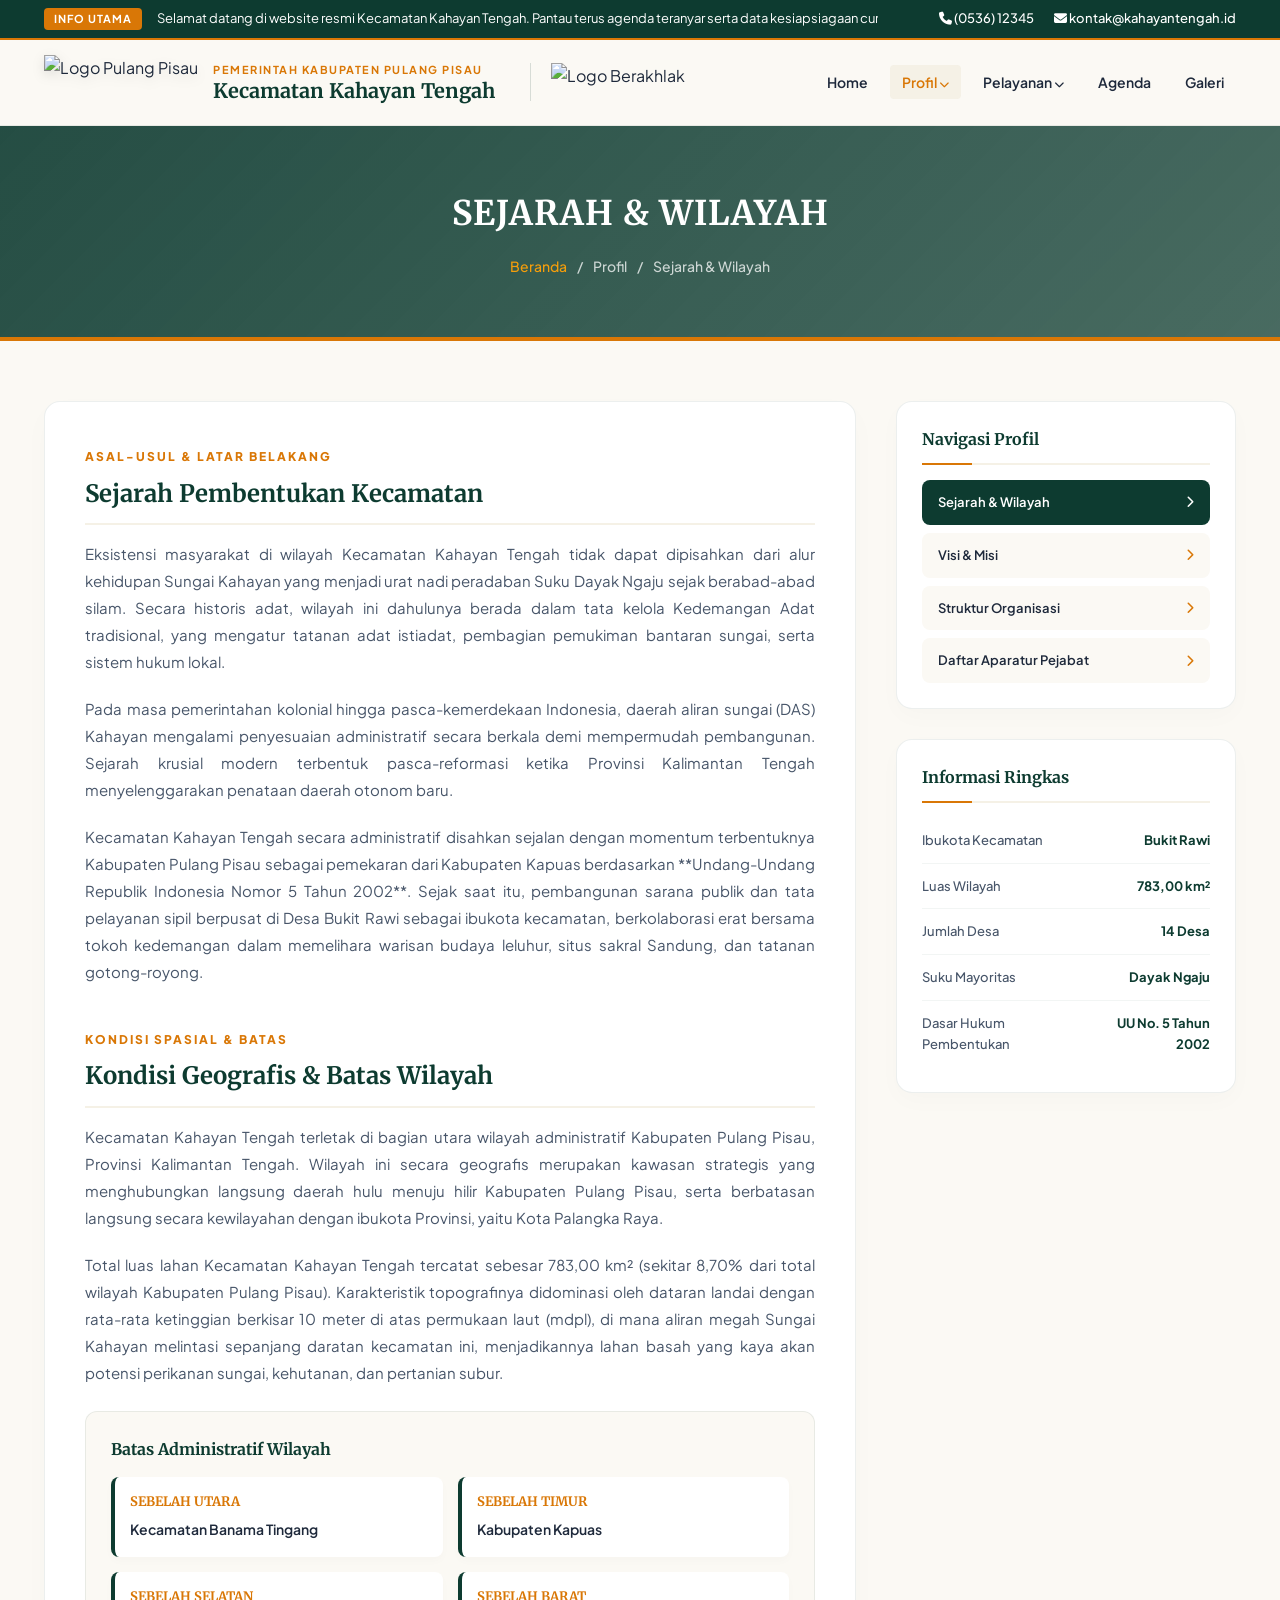
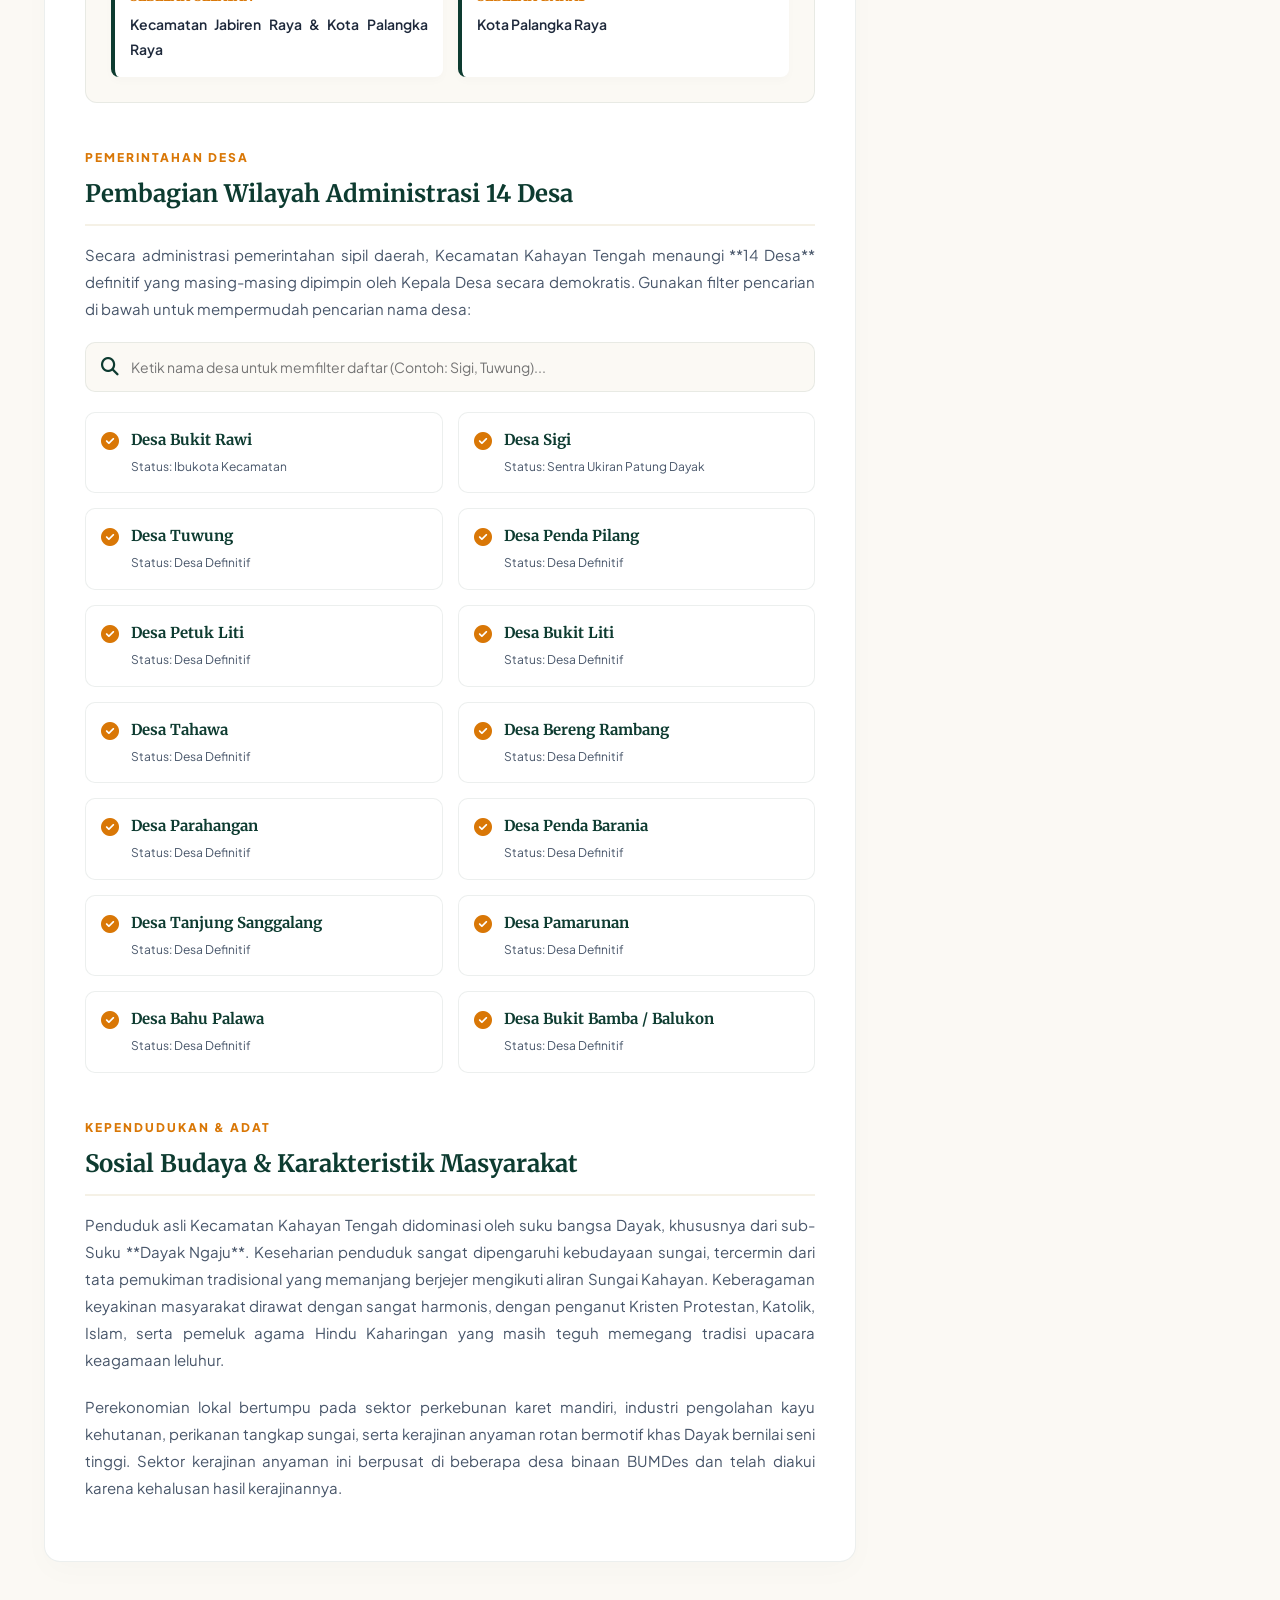
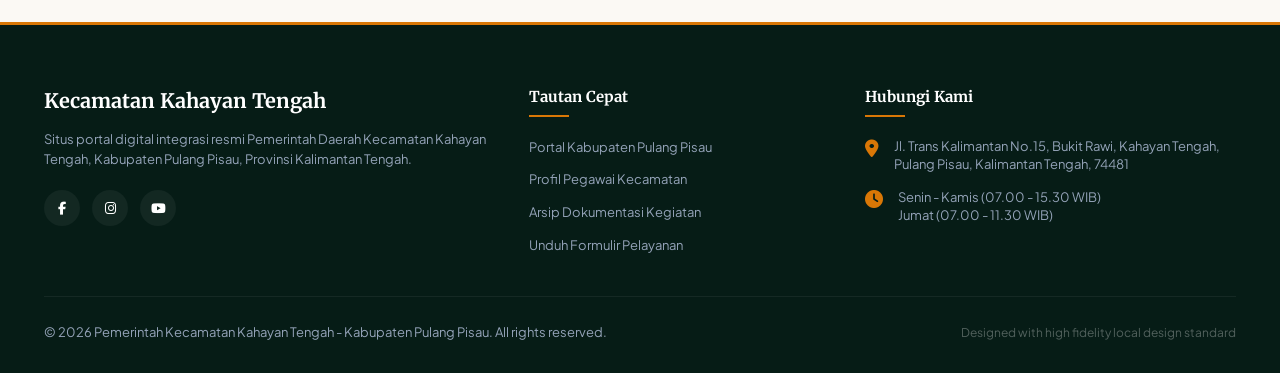
==== sejarah.html @ 7a9374b8 "Create sejarah.html" ====
<!DOCTYPE html>
<html lang="id">
<head>
    <meta charset="UTF-8">
    <meta name="viewport" content="width=device-width, initial-scale=1.0">
    <title>Sejarah & Wilayah - Kecamatan Kahayan Tengah</title>
    
    <!-- Premium Font Integration -->
    <link rel="preconnect" href="https://fonts.googleapis.com">
    <link rel="preconnect" href="https://fonts.gstatic.com" crossorigin>
    <link href="https://fonts.googleapis.com/css2?family=Merriweather:ital,wght@0,300;0,400;0,700;1,400&family=Plus+Jakarta+Sans:wght@300;400;500;600;700;800&display=swap" rel="stylesheet">
    
    <!-- FontAwesome Premium Icons -->
    <link rel="stylesheet" href="https://cdnjs.cloudflare.com/ajax/libs/font-awesome/6.5.1/css/all.min.css">
    
    <style>
        /* ==========================================================================
           1. ROOT VARIABLES & GLOBAL STYLES (Modern Dayak Executive Palette)
           ========================================================================== */
        :root {
            --primary-forest: #0d3b30;    /* Hijau Botol Tua - Borneo Forest */
            --primary-forest-light: #165345;
            --accent-gold: #d97706;       /* Emas Rotan / Ochre */
            --accent-gold-light: #f59e0b;
            --bg-sand: #fbf9f4;           /* Warm Sand Cream */
            --bg-sand-dark: #f5f1e6;
            --text-dark: #1e293b;         /* Slate 800 */
            --text-muted: #475569;        /* Slate 600 */
            --card-border: rgba(13, 59, 48, 0.08);
            --shadow-premium: 0 20px 40px -15px rgba(13, 59, 48, 0.08);
            --transition-smooth: all 0.4s cubic-bezier(0.16, 1, 0.3, 1);
        }

        * {
            box-sizing: border-box;
            margin: 0;
            padding: 0;
        }

        body {
            font-family: 'Plus Jakarta Sans', sans-serif;
            background-color: var(--bg-sand);
            color: var(--text-dark);
            overflow-x: hidden;
            -webkit-font-smoothing: antialiased;
            line-height: 1.6;
        }

        h1, h2, h3, h4, h5, h6 {
            font-family: 'Merriweather', serif;
            color: var(--primary-forest);
            font-weight: 700;
        }

        .container {
            width: 100%;
            max-width: 1240px;
            margin: 0 auto;
            padding: 0 24px;
        }

        a {
            text-decoration: none;
            color: inherit;
            transition: var(--transition-smooth);
        }

        /* Custom Scrollbar */
        ::-webkit-scrollbar {
            width: 10px;
        }
        ::-webkit-scrollbar-track {
            background: var(--bg-sand-dark);
        }
        ::-webkit-scrollbar-thumb {
            background: var(--primary-forest);
            border-radius: 5px;
        }
        ::-webkit-scrollbar-thumb:hover {
            background: var(--accent-gold);
        }

        /* ==========================================================================
           2. HEADER & OFFICIAL NAVIGATION (Executive Sticky Navbar)
           ========================================================================== */
        .top-info-bar {
            background: var(--primary-forest);
            color: #ffffff;
            font-size: 13px;
            padding: 8px 0;
            border-bottom: 2px solid var(--accent-gold);
            position: relative;
            z-index: 100;
        }

        .top-bar-content {
            display: flex;
            justify-content: space-between;
            align-items: center;
        }

        .ticker-wrap {
            display: flex;
            align-items: center;
            gap: 15px;
            max-width: 70%;
            overflow: hidden;
        }

        .ticker-badge {
            background: var(--accent-gold);
            color: #ffffff;
            padding: 2px 10px;
            font-weight: 700;
            border-radius: 4px;
            font-size: 11px;
            text-transform: uppercase;
            letter-spacing: 1px;
            white-space: nowrap;
        }

        .ticker-scroll {
            white-space: nowrap;
            display: inline-block;
            animation: ticker 25s linear infinite;
        }

        @keyframes ticker {
            0% { transform: translate3d(100%, 0, 0); }
            100% { transform: translate3d(-100%, 0, 0); }
        }

        .top-bar-contacts {
            display: flex;
            gap: 20px;
            font-weight: 500;
        }

        .top-bar-contacts a {
            color: #ffffff;
        }

        .top-bar-contacts a:hover {
            color: var(--accent-gold-light);
        }

        /* Navbar */
        .navbar-premium {
            background: rgba(251, 249, 244, 0.95);
            backdrop-filter: blur(12px);
            border-bottom: 1px solid var(--card-border);
            padding: 15px 0;
            position: sticky;
            top: 0;
            z-index: 99;
            transition: var(--transition-smooth);
        }

        .navbar-premium.scrolled {
            padding: 10px 0;
            box-shadow: 0 10px 30px rgba(13, 59, 48, 0.05);
        }

        .navbar-container {
            display: flex;
            justify-content: space-between;
            align-items: center;
        }

        .brand-lockup {
            display: flex;
            align-items: center;
            gap: 15px;
        }

        .logo-pemkab {
            height: 55px;
            width: auto;
            object-fit: contain;
            filter: drop-shadow(0 4px 6px rgba(0,0,0,0.1));
        }

        .brand-texts {
            display: flex;
            flex-direction: column;
        }

        .gov-sub-title {
            font-size: 11px;
            font-weight: 700;
            color: var(--accent-gold);
            letter-spacing: 1.5px;
            text-transform: uppercase;
        }

        .gov-main-title {
            font-family: 'Merriweather', serif;
            font-size: 20px;
            font-weight: 700;
            color: var(--primary-forest);
            line-height: 1.2;
        }

        .asn-logo-premium {
            height: 38px;
            width: auto;
            margin-left: 20px;
            border-left: 1px solid rgba(13, 59, 48, 0.15);
            padding-left: 20px;
        }

        /* Navigation Menu */
        .nav-links-wrap {
            display: flex;
            align-items: center;
            gap: 30px;
        }

        .nav-menu {
            display: flex;
            list-style: none;
            gap: 10px;
            align-items: center;
        }

        .nav-item {
            position: relative;
        }

        .nav-link {
            font-size: 14px;
            font-weight: 600;
            color: var(--text-dark);
            padding: 8px 12px;
            border-radius: 4px;
        }

        .nav-link:hover, .nav-item.active .nav-link {
            color: var(--accent-gold);
            background-color: var(--bg-sand-dark);
        }

        /* Dropdown Style */
        .dropdown-menu {
            position: absolute;
            top: 100%;
            left: 50%;
            transform: translateX(-50%) translateY(15px);
            background: #ffffff;
            border-radius: 8px;
            border: 1px solid var(--card-border);
            box-shadow: 0 15px 35px rgba(13, 59, 48, 0.08);
            padding: 10px 0;
            min-width: 220px;
            opacity: 0;
            visibility: hidden;
            transition: var(--transition-smooth);
        }

        .nav-item:hover .dropdown-menu {
            opacity: 1;
            visibility: visible;
            transform: translateX(-50%) translateY(0);
        }

        .dropdown-item {
            display: block;
            padding: 10px 20px;
            font-size: 13px;
            font-weight: 600;
            color: var(--text-dark);
            transition: var(--transition-smooth);
        }

        .dropdown-item:hover {
            background-color: var(--bg-sand);
            color: var(--accent-gold);
            padding-left: 25px;
        }

        .mobile-toggle {
            display: none;
            font-size: 24px;
            color: var(--primary-forest);
            cursor: pointer;
        }

        /* ==========================================================================
           3. BREADCRUMB & HERO HEADER
           ========================================================================== */
        .page-header-banner {
            background: linear-gradient(135deg, rgba(13, 59, 48, 0.9) 0%, rgba(13, 59, 48, 0.75) 100%), 
                        url('https://lh3.googleusercontent.com/d/1zwbqd59Xk_MWu6kuoN0VJJfOGQiroGqi') no-repeat center center;
            background-size: cover;
            padding: 60px 0;
            color: #ffffff;
            border-bottom: 4px solid var(--accent-gold);
            text-align: center;
        }

        .page-header-banner h1 {
            color: #ffffff;
            font-size: 34px;
            margin-bottom: 15px;
            text-transform: uppercase;
            letter-spacing: 1px;
        }

        .breadcrumb-trail {
            display: flex;
            justify-content: center;
            gap: 10px;
            font-size: 14px;
            font-weight: 500;
            color: rgba(255, 255, 255, 0.75);
        }

        .breadcrumb-trail a {
            color: var(--accent-gold-light);
        }

        .breadcrumb-trail a:hover {
            color: #ffffff;
        }

        /* ==========================================================================
           4. TWO-COLUMN SYSTEM & WRITING SECTIONS
           ========================================================================== */
        .sejarah-wilayah-section {
            padding: 60px 0;
        }

        .content-grid {
            display: grid;
            grid-template-columns: 1fr 340px;
            gap: 40px;
        }

        /* Left Side Content Blocks */
        .main-article {
            background: #ffffff;
            padding: 40px;
            border-radius: 16px;
            border: 1px solid var(--card-border);
            box-shadow: 0 10px 30px rgba(13, 59, 48, 0.02);
        }

        .article-block {
            margin-bottom: 40px;
        }

        .article-block:last-child {
            margin-bottom: 0;
        }

        .section-tag {
            font-size: 12px;
            font-weight: 800;
            color: var(--accent-gold);
            text-transform: uppercase;
            letter-spacing: 2px;
            margin-bottom: 8px;
            display: inline-block;
        }

        .article-block h2 {
            font-size: 24px;
            margin-bottom: 15px;
            border-bottom: 2px solid var(--bg-sand-dark);
            padding-bottom: 10px;
        }

        .article-block p {
            font-size: 15px;
            color: var(--text-muted);
            line-height: 1.8;
            margin-bottom: 20px;
            text-align: justify;
        }

        /* Interactive Filter Input */
        .filter-container {
            background: var(--bg-sand);
            border: 1px solid var(--card-border);
            padding: 15px;
            border-radius: 10px;
            margin-bottom: 20px;
            display: flex;
            align-items: center;
            gap: 12px;
        }

        .filter-container i {
            color: var(--primary-forest);
            font-size: 18px;
        }

        .filter-input {
            width: 100%;
            background: transparent;
            border: none;
            outline: none;
            font-family: inherit;
            font-size: 14px;
            color: var(--text-dark);
        }

        /* Styled list for villages */
        .village-grid-layout {
            display: grid;
            grid-template-columns: 1fr 1fr;
            gap: 15px;
            margin-top: 15px;
        }

        .village-info-card {
            background: #ffffff;
            border: 1px solid var(--card-border);
            border-radius: 10px;
            padding: 15px;
            transition: var(--transition-smooth);
            position: relative;
            padding-left: 45px;
        }

        .village-info-card::before {
            content: "\f058";
            font-family: "Font Awesome 6 Free";
            font-weight: 900;
            position: absolute;
            left: 15px;
            top: 15px;
            color: var(--accent-gold);
            font-size: 18px;
        }

        .village-info-card:hover {
            transform: translateY(-3px);
            border-color: var(--accent-gold);
            box-shadow: 0 5px 15px rgba(13, 59, 48, 0.05);
        }

        .village-info-card h4 {
            font-size: 15px;
            color: var(--primary-forest);
            margin-bottom: 4px;
        }

        .village-info-card p {
            font-size: 12px;
            color: var(--text-muted);
            margin: 0;
            text-align: left;
        }

        /* Boundary Box (Batas Wilayah) */
        .boundary-table-box {
            background: var(--bg-sand);
            border-radius: 12px;
            padding: 25px;
            border: 1px solid var(--card-border);
            margin: 25px 0;
        }

        .boundary-grid-cards {
            display: grid;
            grid-template-columns: repeat(2, 1fr);
            gap: 15px;
        }

        .boundary-card {
            background: #ffffff;
            padding: 15px;
            border-radius: 8px;
            border-left: 4px solid var(--primary-forest);
            box-shadow: 0 4px 10px rgba(0,0,0,0.02);
        }

        .boundary-card h4 {
            font-size: 13px;
            text-transform: uppercase;
            color: var(--accent-gold);
            margin-bottom: 4px;
        }

        .boundary-card p {
            font-size: 14px;
            margin: 0;
            color: var(--text-dark);
            font-weight: 600;
        }

        /* Sidebar Blocks (Right Column) */
        .sidebar-panel {
            display: flex;
            flex-direction: column;
            gap: 30px;
        }

        .widget-sidebar {
            background: #ffffff;
            border-radius: 16px;
            padding: 25px;
            border: 1px solid var(--card-border);
            box-shadow: 0 8px 25px rgba(13, 59, 48, 0.02);
        }

        .widget-title-sidebar {
            font-size: 16px;
            font-weight: 700;
            border-bottom: 2px solid var(--bg-sand-dark);
            padding-bottom: 10px;
            margin-bottom: 15px;
            position: relative;
        }

        .widget-title-sidebar::after {
            content: '';
            position: absolute;
            bottom: -2px;
            left: 0;
            width: 50px;
            height: 2px;
            background: var(--accent-gold);
        }

        /* Sidebar Menu links */
        .sidebar-links-list {
            list-style: none;
            display: flex;
            flex-direction: column;
            gap: 8px;
        }

        .sidebar-link-btn {
            display: flex;
            justify-content: space-between;
            align-items: center;
            background: var(--bg-sand);
            padding: 12px 16px;
            border-radius: 8px;
            font-size: 13px;
            font-weight: 600;
            color: var(--text-dark);
            transition: var(--transition-smooth);
        }

        .sidebar-link-btn:hover {
            background: var(--primary-forest);
            color: #ffffff;
        }

        .sidebar-link-btn i {
            font-size: 12px;
            color: var(--accent-gold);
        }

        /* Info Quick-Table */
        .quick-facts-table {
            width: 100%;
            border-collapse: collapse;
        }

        .quick-facts-table tr {
            border-bottom: 1px solid rgba(13, 59, 48, 0.05);
        }

        .quick-facts-table tr:last-child {
            border-bottom: none;
        }

        .quick-facts-table td {
            padding: 12px 0;
            font-size: 13px;
        }

        .quick-facts-table td.fact-label {
            font-weight: 500;
            color: var(--text-muted);
        }

        .quick-facts-table td.fact-value {
            font-weight: 700;
            color: var(--primary-forest);
            text-align: right;
        }

        /* ==========================================================================
           5. PREMIUM INSTITUTIONAL FOOTER
           ========================================================================== */
        footer {
            background: #061c16; /* Extra dark forest tone */
            color: #94a3b8;
            padding: 60px 0 30px;
            border-top: 3px solid var(--accent-gold);
            font-size: 13px;
        }

        .footer-grid {
            display: grid;
            grid-template-columns: 1.2fr 0.8fr 1fr;
            gap: 40px;
            margin-bottom: 40px;
        }

        .footer-brand h2 {
            color: #ffffff;
            font-size: 20px;
            margin-bottom: 12px;
        }

        .footer-brand p {
            margin-bottom: 20px;
            line-height: 1.6;
        }

        .social-links {
            display: flex;
            gap: 12px;
        }

        .social-btn {
            width: 36px;
            height: 36px;
            border-radius: 50%;
            background: rgba(255, 255, 255, 0.05);
            display: flex;
            align-items: center;
            justify-content: center;
            color: #ffffff;
            transition: var(--transition-smooth);
        }

        .social-btn:hover {
            background: var(--accent-gold);
            color: #ffffff;
            transform: translateY(-3px);
        }

        .footer-title {
            font-family: 'Merriweather', serif;
            color: #ffffff;
            font-size: 15px;
            font-weight: 700;
            margin-bottom: 20px;
            position: relative;
            padding-bottom: 8px;
        }

        .footer-title::after {
            content: '';
            position: absolute;
            bottom: 0;
            left: 0;
            width: 40px;
            height: 2px;
            background: var(--accent-gold);
        }

        .footer-links {
            list-style: none;
            display: flex;
            flex-direction: column;
            gap: 12px;
        }

        .footer-links a:hover {
            color: var(--accent-gold-light);
            padding-left: 5px;
        }

        .contact-box-footer {
            display: flex;
            flex-direction: column;
            gap: 15px;
        }

        .footer-contact-item {
            display: flex;
            gap: 15px;
            align-items: flex-start;
        }

        .footer-contact-item i {
            color: var(--accent-gold);
            font-size: 18px;
            margin-top: 3px;
        }

        .footer-contact-item p {
            margin: 0;
            line-height: 1.4;
        }

        .copyright-bar {
            border-top: 1px solid rgba(255, 255, 255, 0.06);
            padding-top: 25px;
            display: flex;
            justify-content: space-between;
            align-items: center;
        }

        .copyright-bar p {
            margin: 0;
        }

        /* Back to Top Button */
        .btn-back-to-top {
            position: fixed;
            bottom: 30px;
            right: 30px;
            background: var(--accent-gold);
            color: #ffffff;
            width: 45px;
            height: 45px;
            border-radius: 50%;
            display: flex;
            align-items: center;
            justify-content: center;
            cursor: pointer;
            box-shadow: 0 10px 20px rgba(0,0,0,0.1);
            opacity: 0;
            visibility: hidden;
            z-index: 90;
            transition: var(--transition-smooth);
        }

        .btn-back-to-top.show {
            opacity: 1;
            visibility: visible;
        }

        .btn-back-to-top:hover {
            background: var(--primary-forest);
            transform: translateY(-5px);
        }

        /* Responsive Breakpoints */
        @media (max-width: 1024px) {
            .content-grid {
                grid-template-columns: 1fr;
                gap: 40px;
            }
            .footer-grid {
                grid-template-columns: 1fr;
                gap: 40px;
            }
        }

        @media (max-width: 768px) {
            .gov-main-title {
                font-size: 16px;
            }
            .asn-logo-premium {
                display: none;
            }
            .nav-menu {
                display: none;
            }
            .nav-menu.show {
                display: flex;
                flex-direction: column;
                position: absolute;
                top: 100%;
                left: 0;
                width: 100%;
                background: #ffffff;
                padding: 20px;
                box-shadow: 0 10px 15px rgba(0,0,0,0.05);
                border-top: 1px solid #f1f5f9;
                gap: 10px;
            }
            .mobile-toggle {
                display: block;
            }
            .page-header-banner h1 {
                font-size: 28px;
            }
            .village-grid-layout {
                grid-template-columns: 1fr;
            }
        }
    </style>
</head>
<body>

    <!-- ==========================================================================
        TOP INFORMATION & NEWS TICKER BAR
       ========================================================================== -->
    <div class="top-info-bar">
        <div class="container top-bar-content">
            <div class="ticker-wrap">
                <span class="ticker-badge">INFO UTAMA</span>
                <div class="ticker-scroll" id="liveTicker">
                    Selamat datang di website resmi Kecamatan Kahayan Tengah. Pantau terus agenda teranyar serta data kesiapsiagaan curah air Sungai Kahayan di sini secara berkala • Agenda Musrenbangdes 14 Desa rampung disosialisasikan secara terpusat • Dukung produk anyaman rotan binaan kecamatan untuk ekonomi lokal berkelanjutan.
                </div>
            </div>
            <div class="top-bar-contacts">
                <a href="tel:053612345"><i class="fa-solid fa-phone"></i> (0536) 12345</a>
                <a href="mailto:kontak@kahayantengah.id"><i class="fa-solid fa-envelope"></i> kontak@kahayantengah.id</a>
            </div>
        </div>
    </div>

    <!-- ==========================================================================
        NAVIGATION MENU
       ========================================================================== -->
    <nav class="navbar-premium" id="officialNavbar">
        <div class="container navbar-container">
            <div class="brand-lockup">
                <img src="https://upload.wikimedia.org/wikipedia/commons/d/de/Lambang_Kabupaten_Pulang_Pisau.webp" alt="Logo Pulang Pisau" class="logo-pemkab">
                <div class="brand-texts">
                    <span class="gov-sub-title">PEMERINTAH KABUPATEN PULANG PISAU</span>
                    <span class="gov-main-title">Kecamatan Kahayan Tengah</span>
                </div>
                <img src="https://lh3.googleusercontent.com/d/1Eq4RLbS1WvaaEh3Z0G9TI7s0G58yRImN" alt="Logo Berakhlak" class="asn-logo-premium">
            </div>

            <div class="nav-links-wrap">
                <ul class="nav-menu" id="navMenu">
                    <li class="nav-item"><a href="index.html" class="nav-link">Home</a></li>
                    <li class="nav-item active">
                        <a href="#" class="nav-link">Profil <i class="fa-solid fa-chevron-down" style="font-size: 10px;"></i></a>
                        <div class="dropdown-menu">
                            <a href="sejarah.html" class="dropdown-item">Sejarah & Wilayah</a>
                            <a href="#" class="dropdown-item">Visi & Misi</a>
                            <a href="#" class="dropdown-item">Struktur Organisasi</a>
                            <a href="#" class="dropdown-item">Daftar Pejabat</a>
                        </div>
                    </li>
                    <li class="nav-item">
                        <a href="#" class="nav-link">Pelayanan <i class="fa-solid fa-chevron-down" style="font-size: 10px;"></i></a>
                        <div class="dropdown-menu">
                            <a href="#" class="dropdown-item">Administrasi Kependudukan</a>
                            <a href="#" class="dropdown-item">Surat Rekomendasi</a>
                            <a href="#" class="dropdown-item">Alur Pengaduan</a>
                        </div>
                    </li>
                    <li class="nav-item"><a href="#" class="nav-link">Agenda</a></li>
                    <li class="nav-item"><a href="#" class="nav-link">Galeri</a></li>
                </ul>
                <div class="mobile-toggle" id="mobileMenuToggleBtn"><i class="fa-solid fa-bars"></i></div>
            </div>
        </div>
    </nav>

    <!-- ==========================================================================
        BREADCRUMB & HERO HEADER
       ========================================================================== -->
    <section class="page-header-banner">
        <div class="container">
            <h1>Sejarah &amp; Wilayah</h1>
            <div class="breadcrumb-trail">
                <a href="index.html">Beranda</a>
                <span>/</span>
                <span>Profil</span>
                <span>/</span>
                <span>Sejarah &amp; Wilayah</span>
            </div>
        </div>
    </section>

    <!-- ==========================================================================
        MAIN CONTENT AND SIDEBAR SECTION
       ========================================================================== -->
    <section class="sejarah-wilayah-section">
        <div class="container">
            <div class="content-grid">
                
                <!-- Main Article Left Column -->
                <main class="main-article">
                    
                    <!-- block 1: Sejarah -->
                    <div class="article-block">
                        <span class="section-tag">Asal-Usul &amp; Latar Belakang</span>
                        <h2>Sejarah Pembentukan Kecamatan</h2>
                        <p>
                            Eksistensi masyarakat di wilayah Kecamatan Kahayan Tengah tidak dapat dipisahkan dari alur kehidupan Sungai Kahayan yang menjadi urat nadi peradaban Suku Dayak Ngaju sejak berabad-abad silam. Secara historis adat, wilayah ini dahulunya berada dalam tata kelola Kedemangan Adat tradisional, yang mengatur tatanan adat istiadat, pembagian pemukiman bantaran sungai, serta sistem hukum lokal.
                        </p>
                        <p>
                            Pada masa pemerintahan kolonial hingga pasca-kemerdekaan Indonesia, daerah aliran sungai (DAS) Kahayan mengalami penyesuaian administratif secara berkala demi mempermudah pembangunan. Sejarah krusial modern terbentuk pasca-reformasi ketika Provinsi Kalimantan Tengah menyelenggarakan penataan daerah otonom baru. 
                        </p>
                        <p>
                            Kecamatan Kahayan Tengah secara administratif disahkan sejalan dengan momentum terbentuknya Kabupaten Pulang Pisau sebagai pemekaran dari Kabupaten Kapuas berdasarkan **Undang-Undang Republik Indonesia Nomor 5 Tahun 2002**. Sejak saat itu, pembangunan sarana publik dan tata pelayanan sipil berpusat di Desa Bukit Rawi sebagai ibukota kecamatan, berkolaborasi erat bersama tokoh kedemangan dalam memelihara warisan budaya leluhur, situs sakral Sandung, dan tatanan gotong-royong.
                        </p>
                    </div>

                    <!-- block 2: Wilayah Geografis -->
                    <div class="article-block">
                        <span class="section-tag">Kondisi Spasial &amp; Batas</span>
                        <h2>Kondisi Geografis &amp; Batas Wilayah</h2>
                        <p>
                            Kecamatan Kahayan Tengah terletak di bagian utara wilayah administratif Kabupaten Pulang Pisau, Provinsi Kalimantan Tengah. Wilayah ini secara geografis merupakan kawasan strategis yang menghubungkan langsung daerah hulu menuju hilir Kabupaten Pulang Pisau, serta berbatasan langsung secara kewilayahan dengan ibukota Provinsi, yaitu Kota Palangka Raya.
                        </p>
                        
                        <p>
                            Total luas lahan Kecamatan Kahayan Tengah tercatat sebesar 783,00 km² (sekitar 8,70% dari total wilayah Kabupaten Pulang Pisau). Karakteristik topografinya didominasi oleh dataran landai dengan rata-rata ketinggian berkisar 10 meter di atas permukaan laut (mdpl), di mana aliran megah Sungai Kahayan melintasi sepanjang daratan kecamatan ini, menjadikannya lahan basah yang kaya akan potensi perikanan sungai, kehutanan, dan pertanian subur.
                        </p>

                        <div class="boundary-table-box">
                            <h3 style="font-size: 16px; margin-bottom: 15px; color: var(--primary-forest);">Batas Administratif Wilayah</h3>
                            <div class="boundary-grid-cards">
                                <div class="boundary-card">
                                    <h4>Sebelah Utara</h4>
                                    <p>Kecamatan Banama Tingang</p>
                                </div>
                                <div class="boundary-card">
                                    <h4>Sebelah Timur</h4>
                                    <p>Kabupaten Kapuas</p>
                                </div>
                                <div class="boundary-card">
                                    <h4>Sebelah Selatan</h4>
                                    <p>Kecamatan Jabiren Raya &amp; Kota Palangka Raya</p>
                                </div>
                                <div class="boundary-card">
                                    <h4>Sebelah Barat</h4>
                                    <p>Kota Palangka Raya</p>
                                </div>
                            </div>
                        </div>
                    </div>

                    <!-- block 3: Pembagian Administrasi Desa (With Interactive Filter) -->
                    <div class="article-block">
                        <span class="section-tag">Pemerintahan Desa</span>
                        <h2>Pembagian Wilayah Administrasi 14 Desa</h2>
                        <p>
                            Secara administrasi pemerintahan sipil daerah, Kecamatan Kahayan Tengah menaungi **14 Desa** definitif yang masing-masing dipimpin oleh Kepala Desa secara demokratis. Gunakan filter pencarian di bawah untuk mempermudah pencarian nama desa:
                        </p>

                        <!-- Live Search Bar -->
                        <div class="filter-container">
                            <i class="fa-solid fa-magnifying-glass"></i>
                            <input type="text" id="villageFilterInp" class="filter-input" placeholder="Ketik nama desa untuk memfilter daftar (Contoh: Sigi, Tuwung)...">
                        </div>
                        
                        <div class="village-grid-layout" id="villagesListContainer">
                            <div class="village-info-card" data-name="bukit rawi">
                                <h4>Desa Bukit Rawi</h4>
                                <p>Status: Ibukota Kecamatan</p>
                            </div>
                            <div class="village-info-card" data-name="sigi">
                                <h4>Desa Sigi</h4>
                                <p>Status: Sentra Ukiran Patung Dayak</p>
                            </div>
                            <div class="village-info-card" data-name="tuwung">
                                <h4>Desa Tuwung</h4>
                                <p>Status: Desa Definitif</p>
                            </div>
                            <div class="village-info-card" data-name="penda pilang">
                                <h4>Desa Penda Pilang</h4>
                                <p>Status: Desa Definitif</p>
                            </div>
                            <div class="village-info-card" data-name="petuk liti">
                                <h4>Desa Petuk Liti</h4>
                                <p>Status: Desa Definitif</p>
                            </div>
                            <div class="village-info-card" data-name="bukit liti">
                                <h4>Desa Bukit Liti</h4>
                                <p>Status: Desa Definitif</p>
                            </div>
                            <div class="village-info-card" data-name="tahawa">
                                <h4>Desa Tahawa</h4>
                                <p>Status: Desa Definitif</p>
                            </div>
                            <div class="village-info-card" data-name="bereng rambang">
                                <h4>Desa Bereng Rambang</h4>
                                <p>Status: Desa Definitif</p>
                            </div>
                            <div class="village-info-card" data-name="parahangan">
                                <h4>Desa Parahangan</h4>
                                <p>Status: Desa Definitif</p>
                            </div>
                            <div class="village-info-card" data-name="penda barania">
                                <h4>Desa Penda Barania</h4>
                                <p>Status: Desa Definitif</p>
                            </div>
                            <div class="village-info-card" data-name="tanjung sanggalang">
                                <h4>Desa Tanjung Sanggalang</h4>
                                <p>Status: Desa Definitif</p>
                            </div>
                            <div class="village-info-card" data-name="pamarunan">
                                <h4>Desa Pamarunan</h4>
                                <p>Status: Desa Definitif</p>
                            </div>
                            <div class="village-info-card" data-name="bahu palawa">
                                <h4>Desa Bahu Palawa</h4>
                                <p>Status: Desa Definitif</p>
                            </div>
                            <div class="village-info-card" data-name="bukit bamba">
                                <h4>Desa Bukit Bamba / Balukon</h4>
                                <p>Status: Desa Definitif</p>
                            </div>
                        </div>
                    </div>

                    <!-- block 4: Demografi dan Sosial Budaya -->
                    <div class="article-block">
                        <span class="section-tag">Kependudukan &amp; Adat</span>
                        <h2>Sosial Budaya &amp; Karakteristik Masyarakat</h2>
                        <p>
                            Penduduk asli Kecamatan Kahayan Tengah didominasi oleh suku bangsa Dayak, khususnya dari sub-Suku **Dayak Ngaju**. Keseharian penduduk sangat dipengaruhi kebudayaan sungai, tercermin dari tata pemukiman tradisional yang memanjang berjejer mengikuti aliran Sungai Kahayan. Keberagaman keyakinan masyarakat dirawat dengan sangat harmonis, dengan penganut Kristen Protestan, Katolik, Islam, serta pemeluk agama Hindu Kaharingan yang masih teguh memegang tradisi upacara keagamaan leluhur.
                        </p>
                        <p>
                            Perekonomian lokal bertumpu pada sektor perkebunan karet mandiri, industri pengolahan kayu kehutanan, perikanan tangkap sungai, serta kerajinan anyaman rotan bermotif khas Dayak bernilai seni tinggi. Sektor kerajinan anyaman ini berpusat di beberapa desa binaan BUMDes dan telah diakui karena kehalusan hasil kerajinannya.
                        </p>
                    </div>

                </main>

                <!-- Sidebar Panels Right Column -->
                <aside class="sidebar-panel">
                    
                    <!-- Quick Links Menu widget -->
                    <div class="widget-sidebar">
                        <h3 class="widget-title-sidebar">Navigasi Profil</h3>
                        <ul class="sidebar-links-list">
                            <li><a href="sejarah.html" class="sidebar-link-btn" style="background: var(--primary-forest); color: #ffffff;">Sejarah &amp; Wilayah <i class="fa-solid fa-chevron-right" style="color:#ffffff;"></i></a></li>
                            <li><a href="#" class="sidebar-link-btn">Visi &amp; Misi <i class="fa-solid fa-chevron-right"></i></a></li>
                            <li><a href="#" class="sidebar-link-btn">Struktur Organisasi <i class="fa-solid fa-chevron-right"></i></a></li>
                            <li><a href="#" class="sidebar-link-btn">Daftar Aparatur Pejabat <i class="fa-solid fa-chevron-right"></i></a></li>
                        </ul>
                    </div>

                    <!-- Fast Facts Widget -->
                    <div class="widget-sidebar">
                        <h3 class="widget-title-sidebar">Informasi Ringkas</h3>
                        <table class="quick-facts-table">
                            <tr>
                                <td class="fact-label">Ibukota Kecamatan</td>
                                <td class="fact-value">Bukit Rawi</td>
                            </tr>
                            <tr>
                                <td class="fact-label">Luas Wilayah</td>
                                <td class="fact-value">783,00 km²</td>
                            </tr>
                            <tr>
                                <td class="fact-label">Jumlah Desa</td>
                                <td class="fact-value">14 Desa</td>
                            </tr>
                            <tr>
                                <td class="fact-label">Suku Mayoritas</td>
                                <td class="fact-value">Dayak Ngaju</td>
                            </tr>
                            <tr>
                                <td class="fact-label">Dasar Hukum Pembentukan</td>
                                <td class="fact-value">UU No. 5 Tahun 2002</td>
                            </tr>
                        </table>
                    </div>

                </aside>

            </div>
        </div>
    </section>

    <!-- ==========================================================================
        PREMIUM INSTITUTIONAL FOOTER
       ========================================================================== -->
    <footer>
        <div class="container">
            <div class="footer-grid">
                
                <div class="footer-brand">
                    <h2>Kecamatan Kahayan Tengah</h2>
                    <p>Situs portal digital integrasi resmi Pemerintah Daerah Kecamatan Kahayan Tengah, Kabupaten Pulang Pisau, Provinsi Kalimantan Tengah.</p>
                    <div class="social-links">
                        <a href="#" class="social-btn"><i class="fa-brands fa-facebook-f"></i></a>
                        <a href="#" class="social-btn"><i class="fa-brands fa-instagram"></i></a>
                        <a href="#" class="social-btn"><i class="fa-brands fa-youtube"></i></a>
                    </div>
                </div>

                <div class="footer-nav">
                    <h3 class="footer-title">Tautan Cepat</h3>
                    <ul class="footer-links">
                        <li><a href="#">Portal Kabupaten Pulang Pisau</a></li>
                        <li><a href="#">Profil Pegawai Kecamatan</a></li>
                        <li><a href="#">Arsip Dokumentasi Kegiatan</a></li>
                        <li><a href="#">Unduh Formulir Pelayanan</a></li>
                    </ul>
                </div>

                <div class="footer-contacts">
                    <h3 class="footer-title">Hubungi Kami</h3>
                    <div class="contact-box-footer">
                        <div class="footer-contact-item">
                            <i class="fa-solid fa-location-dot"></i>
                            <p>Jl. Trans Kalimantan No.15, Bukit Rawi, Kahayan Tengah, Pulang Pisau, Kalimantan Tengah, 74481</p>
                        </div>
                        <div class="footer-contact-item">
                            <i class="fa-solid fa-clock"></i>
                            <p>Senin - Kamis (07.00 - 15.30 WIB)<br>Jumat (07.00 - 11.30 WIB)</p>
                        </div>
                    </div>
                </div>

            </div>

            <div class="copyright-bar">
                <p>&copy; 2026 Pemerintah Kecamatan Kahayan Tengah - Kabupaten Pulang Pisau. All rights reserved.</p>
                <p style="font-size: 12px; color: rgba(255,255,255,0.3)">Designed with high fidelity local design standard</p>
            </div>
        </div>
    </footer>

    <!-- Back to top trigger -->
    <div class="btn-back-to-top" id="backToTopBtn"><i class="fa-solid fa-arrow-up"></i></div>

    <!-- ==========================================================================
        INTERACTIVE JAVASCRIPT SYSTEM
       ========================================================================== -->
    <script>
        document.addEventListener("DOMContentLoaded", () => {
            
            // 1. Sticky Navbar Effect on Scroll
            const navbar = document.getElementById("officialNavbar");
            window.addEventListener("scroll", () => {
                if (window.scrollY > 50) {
                    navbar.classList.add("scrolled");
                } else {
                    navbar.classList.remove("scrolled");
                }
            });

            // 2. Back to Top dynamic trigger
            const b2tBtn = document.getElementById("backToTopBtn");
            window.addEventListener("scroll", () => {
                if (window.scrollY > 300) {
                    b2tBtn.classList.add("show");
                } else {
                    b2tBtn.classList.remove("show");
                }
            });
            b2tBtn.addEventListener("click", () => {
                window.scrollTo({ top: 0, behavior: 'smooth' });
            });

            // 3. Responsive Mobile Navigation Menu Drawer
            const mobileMenuBtn = document.getElementById("mobileMenuToggleBtn");
            const navMenu = document.getElementById("navMenu");

            mobileMenuBtn.addEventListener("click", () => {
                navMenu.classList.toggle("show");
            });

            // 4. Live Search Filter for Villages
            const filterInput = document.getElementById("villageFilterInp");
            const cards = document.querySelectorAll(".village-info-card");

            filterInput.addEventListener("input", () => {
                const query = filterInput.value.toLowerCase().trim();
                cards.forEach(card => {
                    const villageName = card.getAttribute("data-name");
                    if (villageName.includes(query)) {
                        card.style.display = "block";
                    } else {
                        card.style.display = "none";
                    }
                });
            });
        });
    </script>
</body>
</html>
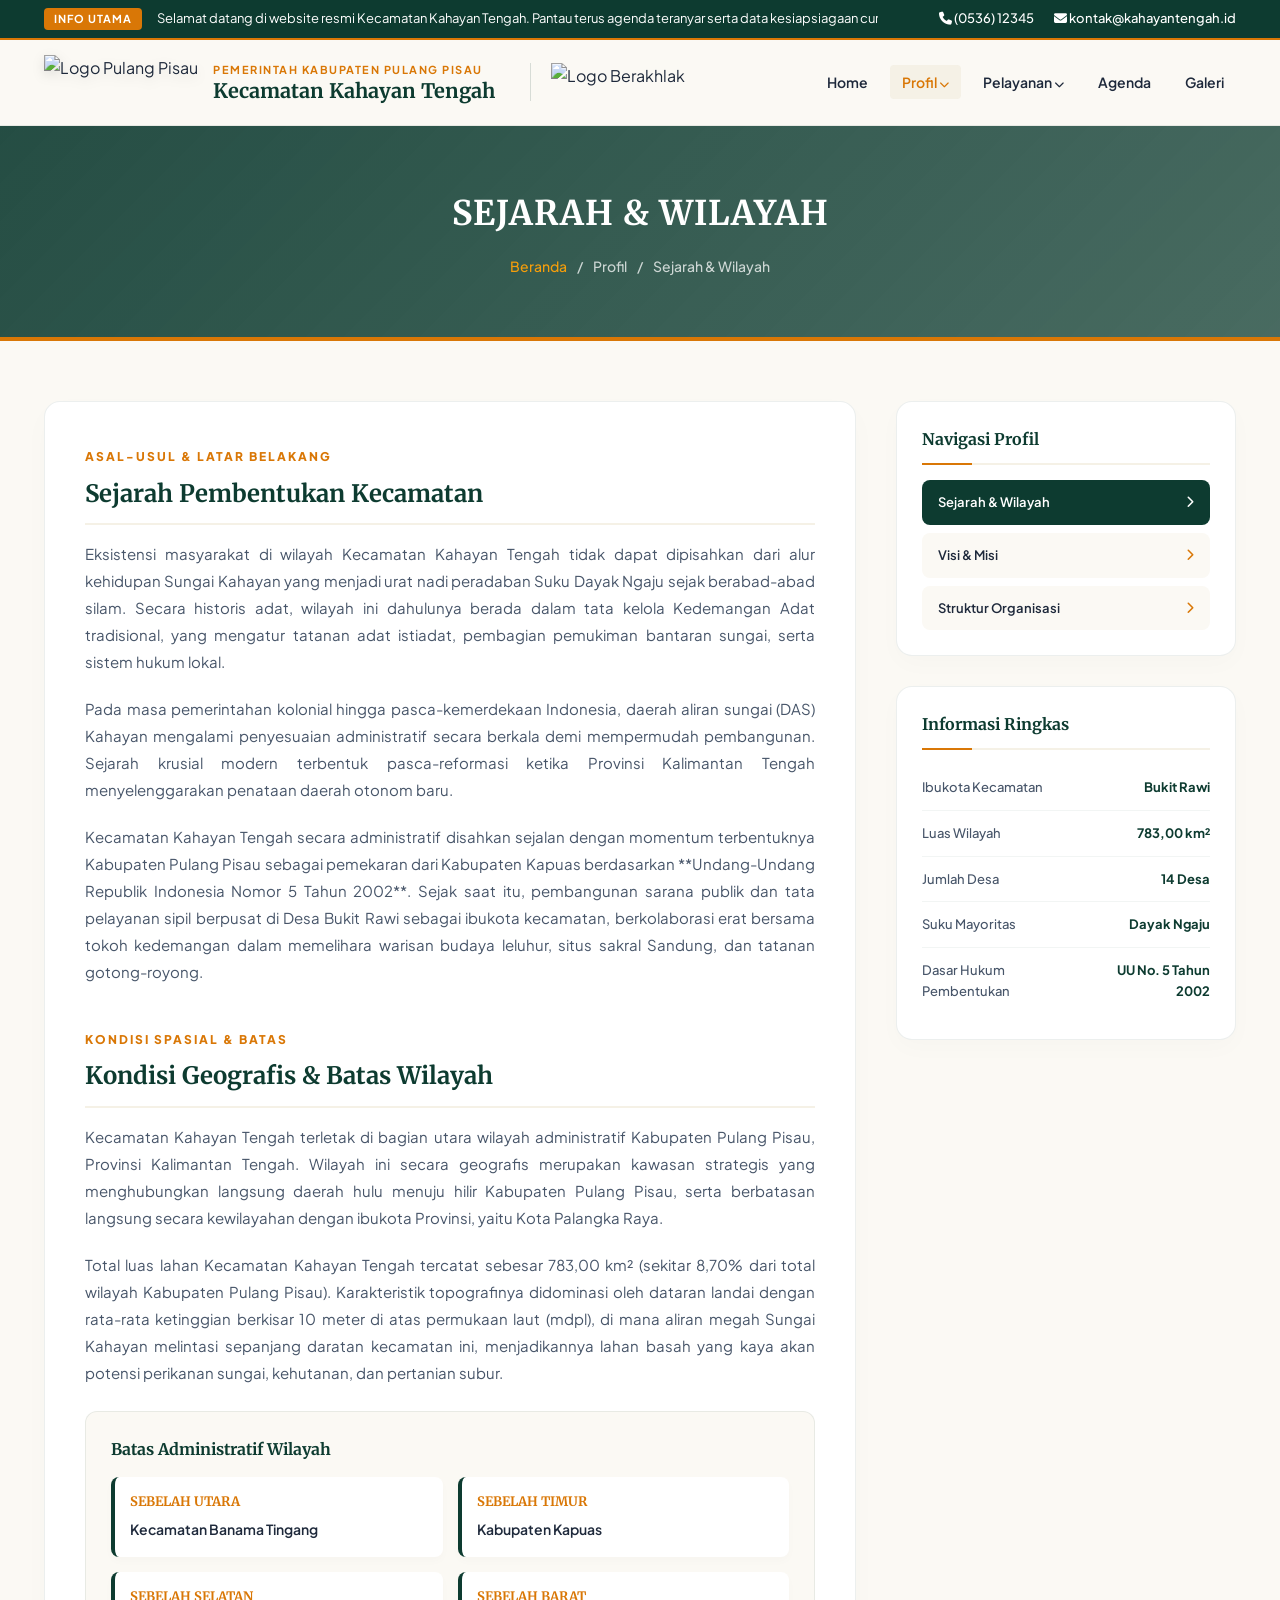
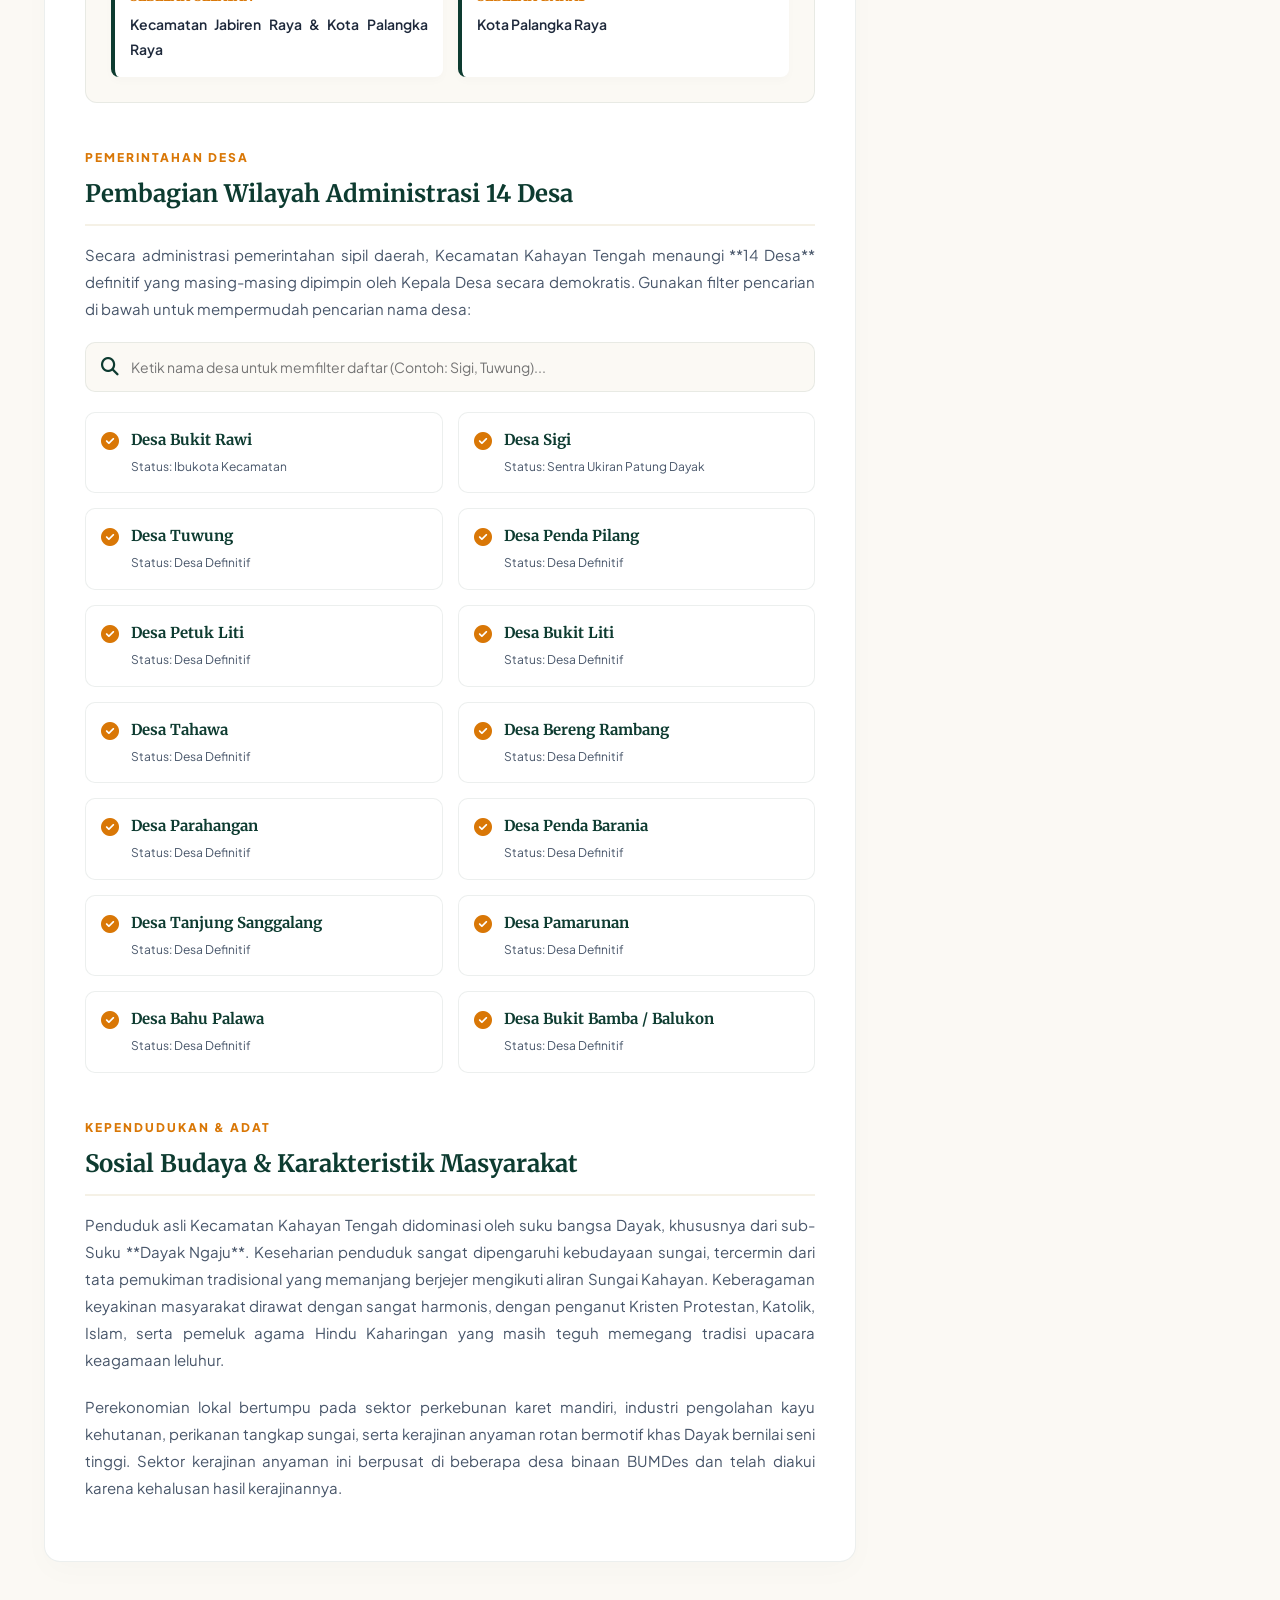
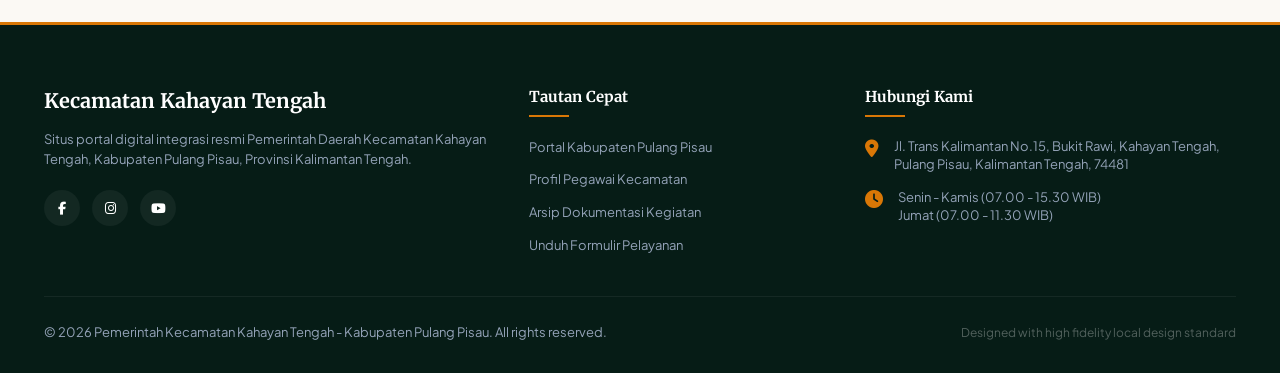
==== commit bfc6b5f3: "Update sejarah.html" ====
--- a/sejarah.html
+++ b/sejarah.html
@@ -823,9 +823,8 @@
                         <a href="#" class="nav-link">Profil <i class="fa-solid fa-chevron-down" style="font-size: 10px;"></i></a>
                         <div class="dropdown-menu">
                             <a href="sejarah.html" class="dropdown-item">Sejarah & Wilayah</a>
-                            <a href="#" class="dropdown-item">Visi & Misi</a>
-                            <a href="#" class="dropdown-item">Struktur Organisasi</a>
-                            <a href="#" class="dropdown-item">Daftar Pejabat</a>
+                            <a href="visimisi.html" class="dropdown-item">Visi & Misi</a>
+                            <a href="struktur.html" class="dropdown-item">Struktur Organisasi</a>
                         </div>
                     </li>
                     <li class="nav-item">
@@ -1016,9 +1015,8 @@
                         <h3 class="widget-title-sidebar">Navigasi Profil</h3>
                         <ul class="sidebar-links-list">
                             <li><a href="sejarah.html" class="sidebar-link-btn" style="background: var(--primary-forest); color: #ffffff;">Sejarah &amp; Wilayah <i class="fa-solid fa-chevron-right" style="color:#ffffff;"></i></a></li>
-                            <li><a href="#" class="sidebar-link-btn">Visi &amp; Misi <i class="fa-solid fa-chevron-right"></i></a></li>
-                            <li><a href="#" class="sidebar-link-btn">Struktur Organisasi <i class="fa-solid fa-chevron-right"></i></a></li>
-                            <li><a href="#" class="sidebar-link-btn">Daftar Aparatur Pejabat <i class="fa-solid fa-chevron-right"></i></a></li>
+                            <li><a href="visimisi.html" class="sidebar-link-btn">Visi &amp; Misi <i class="fa-solid fa-chevron-right"></i></a></li>
+                            <li><a href="struktur.html" class="sidebar-link-btn">Struktur Organisasi <i class="fa-solid fa-chevron-right"></i></a></li>
                         </ul>
                     </div>
 
